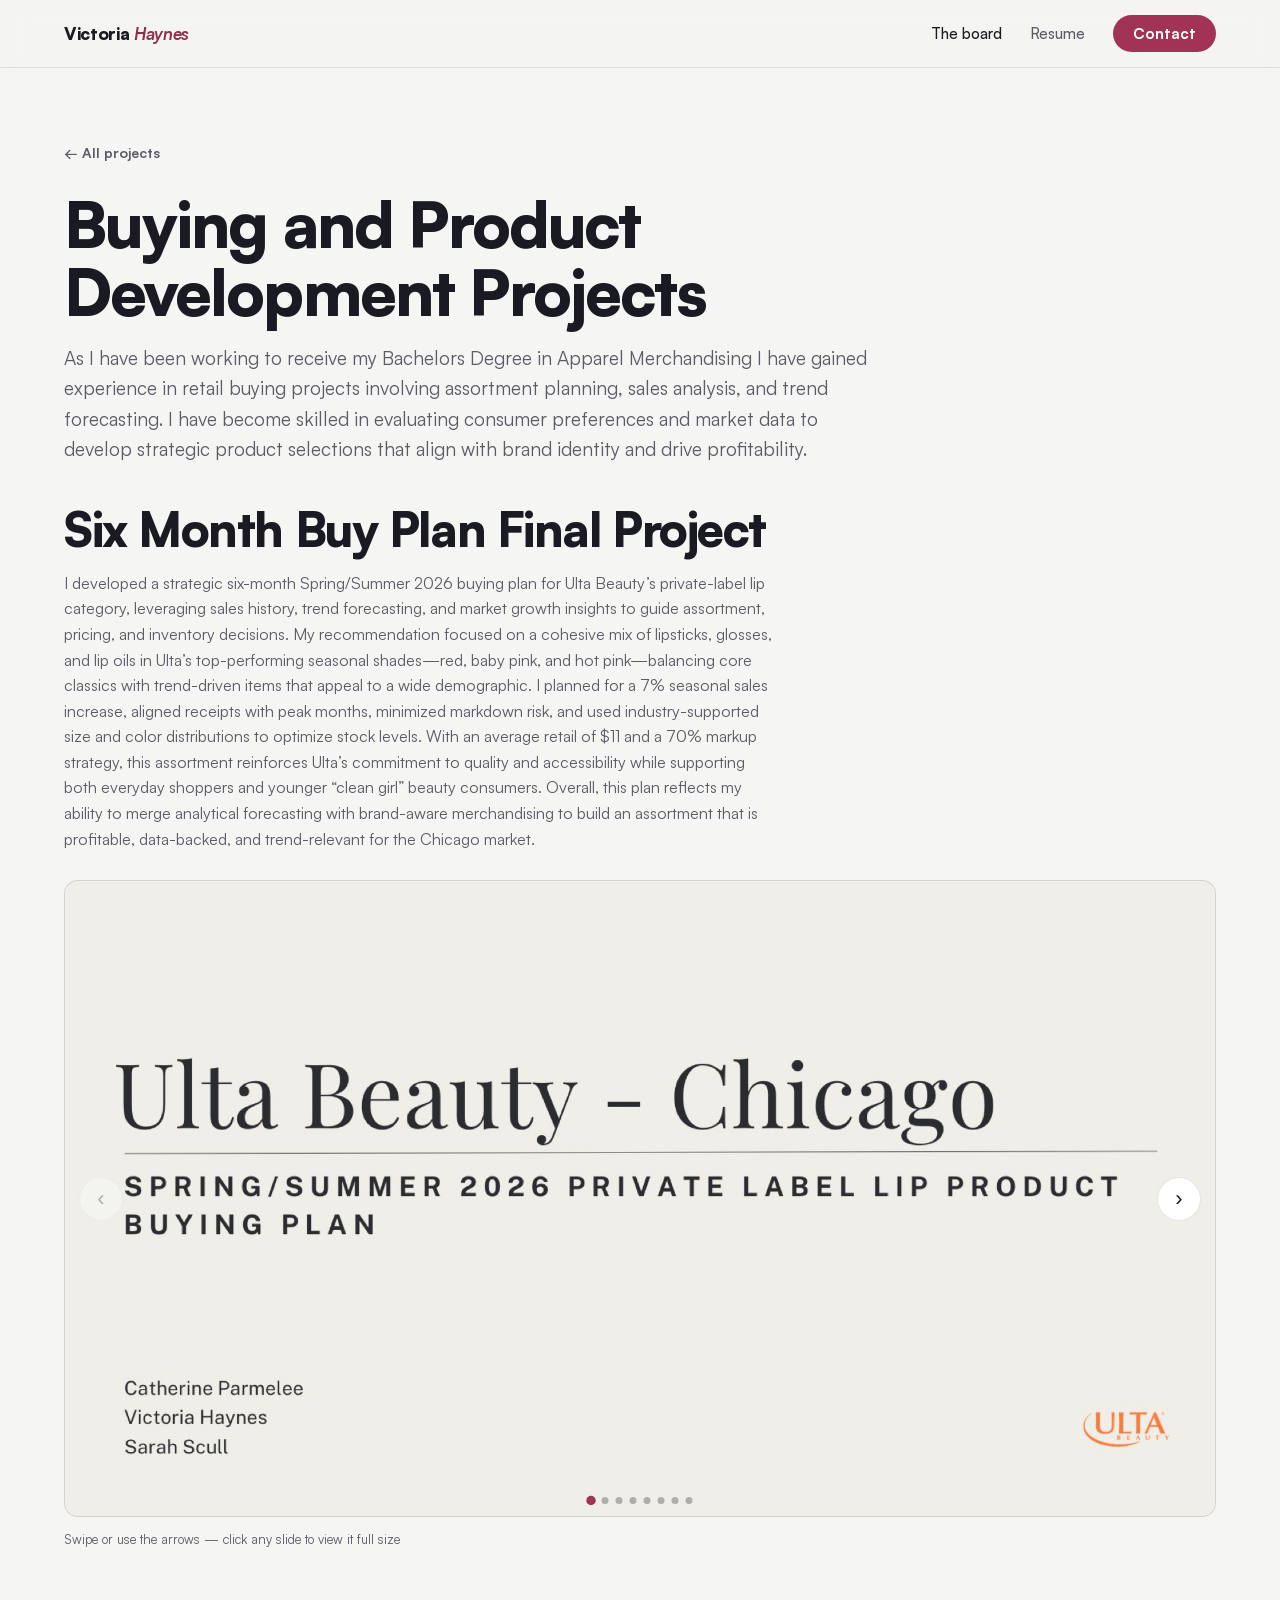
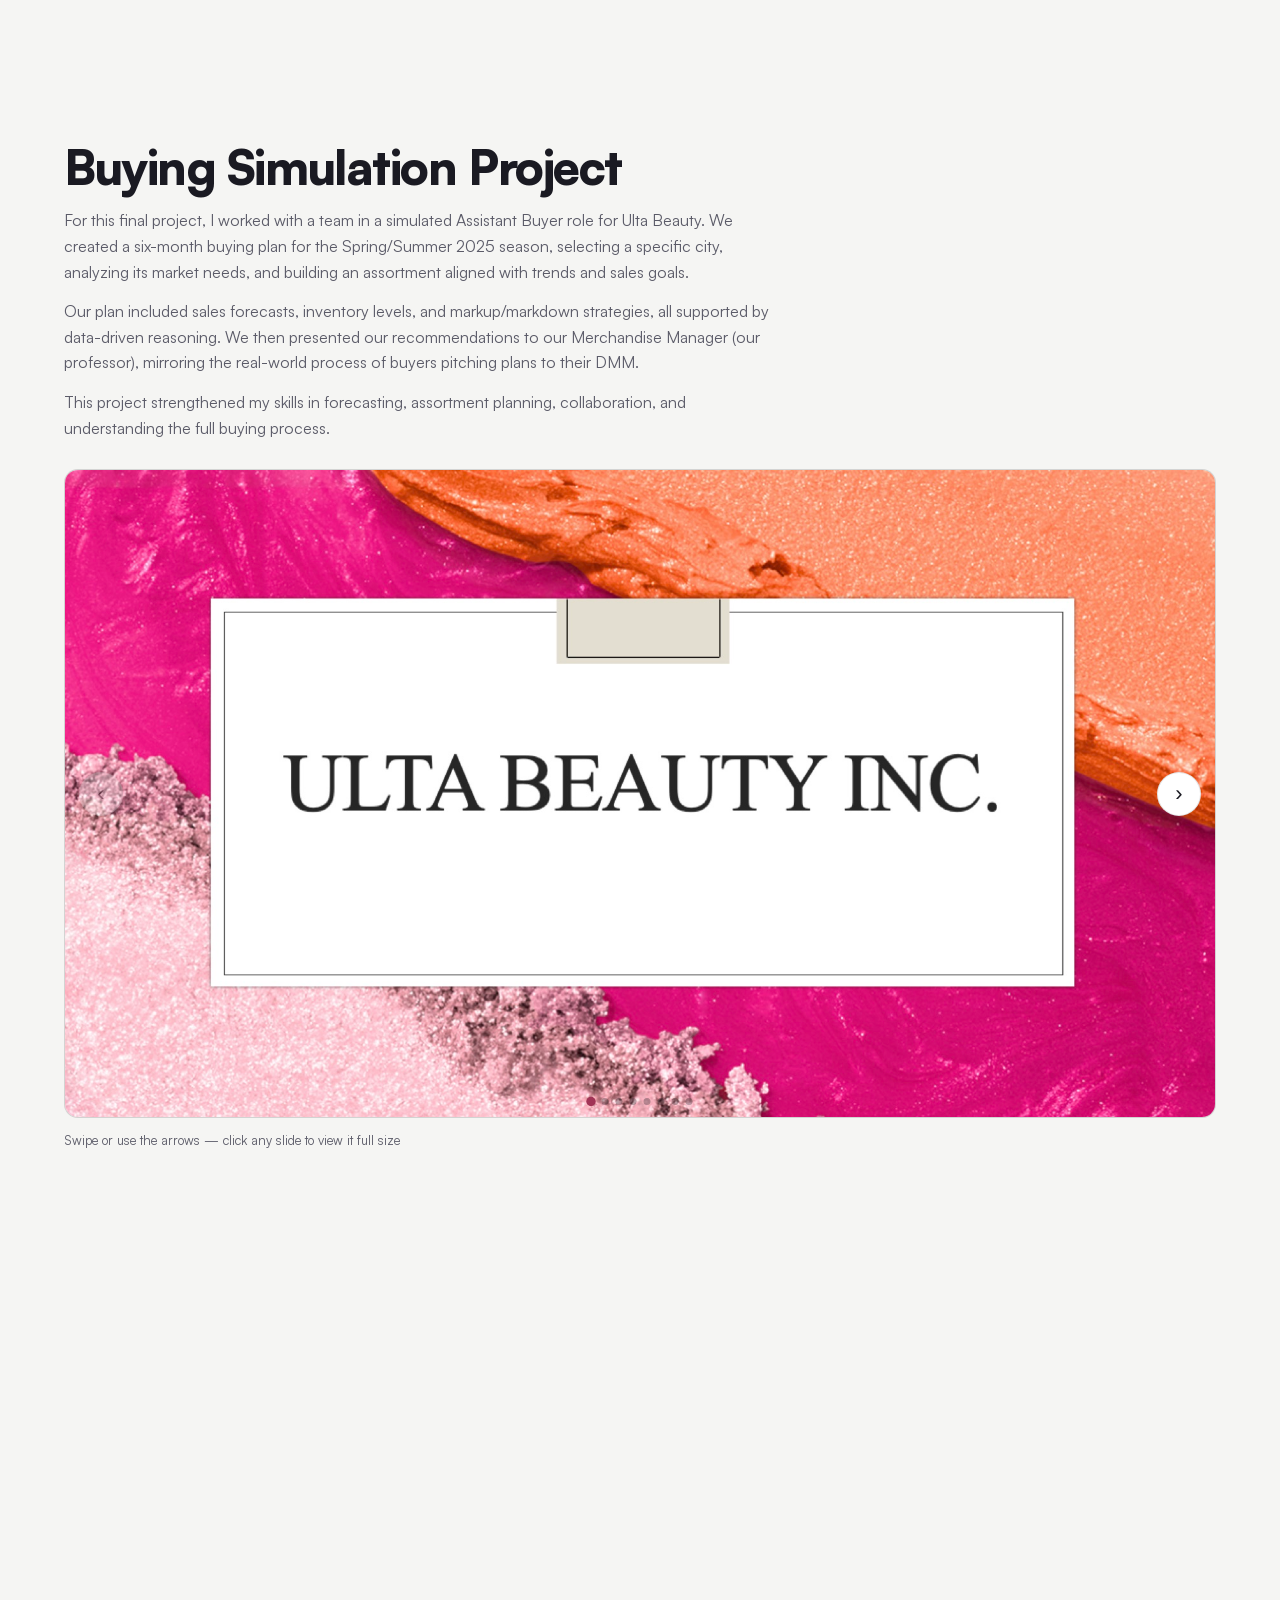
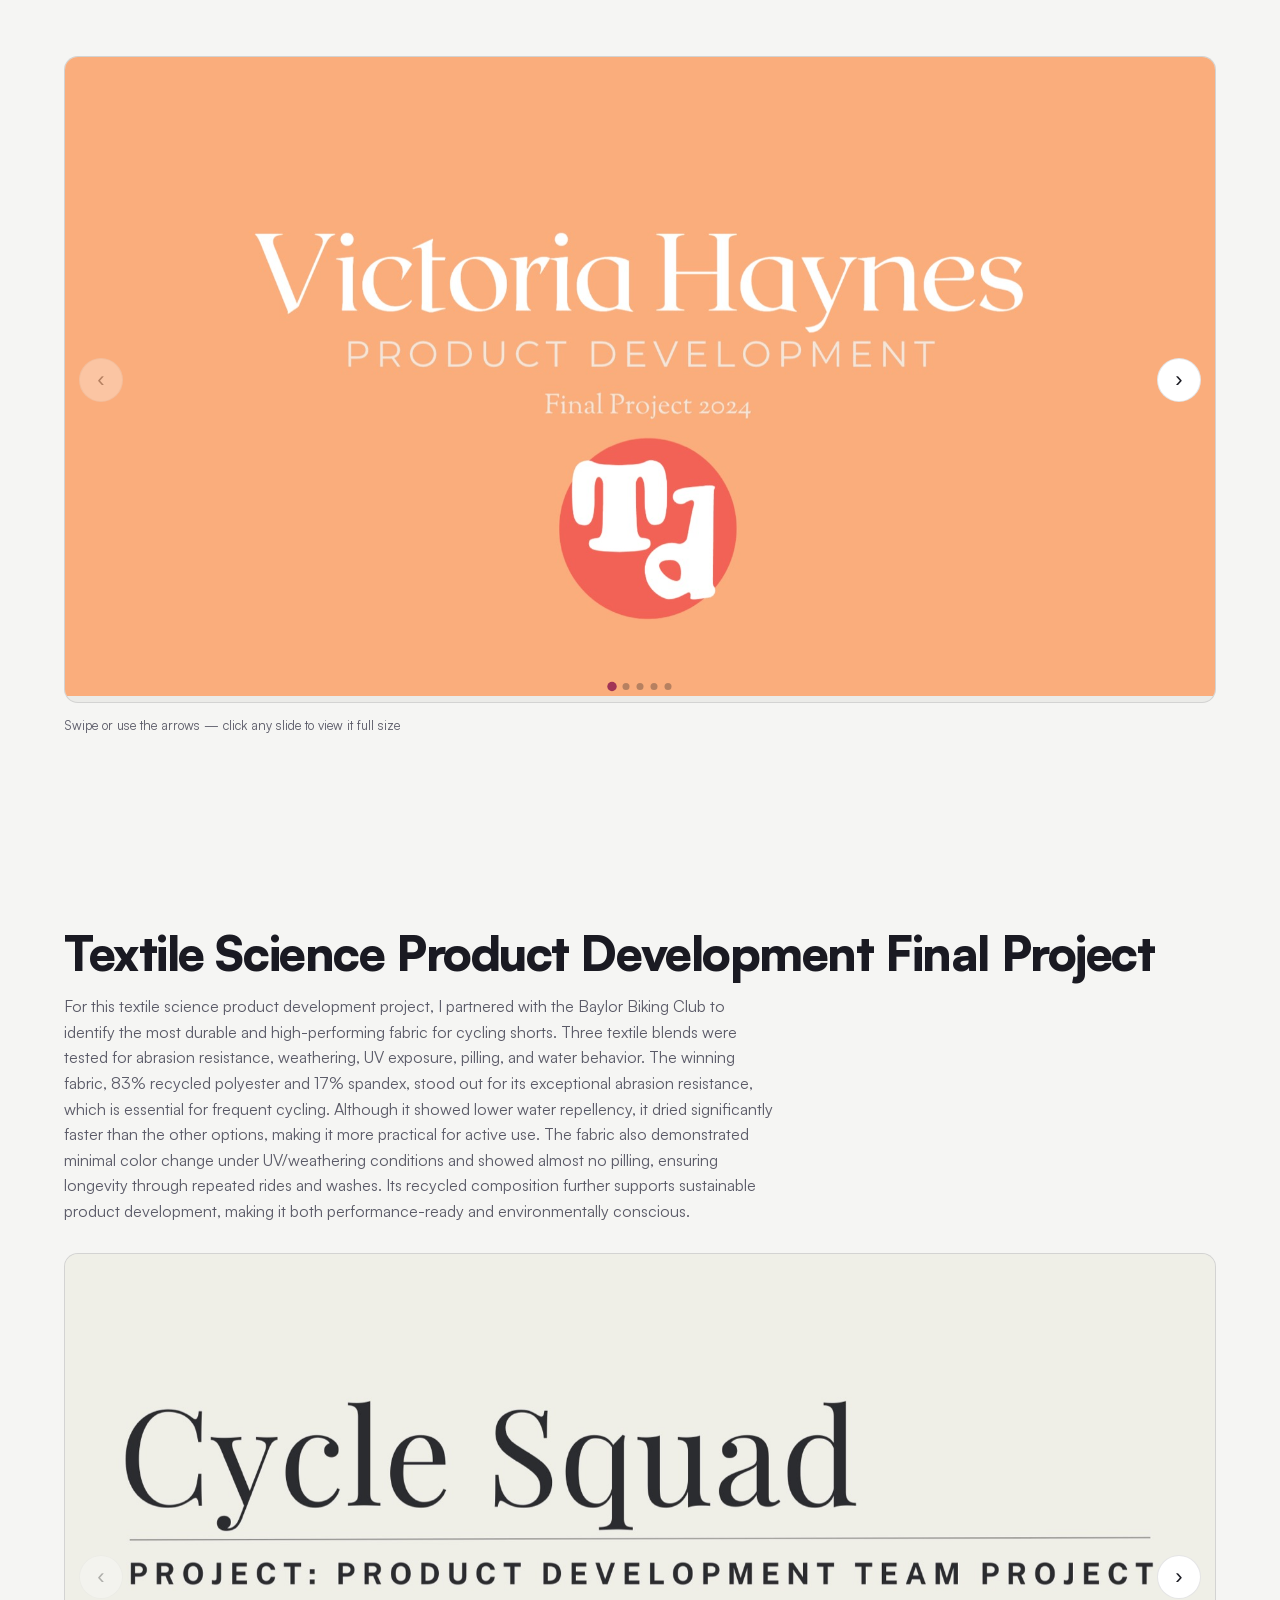
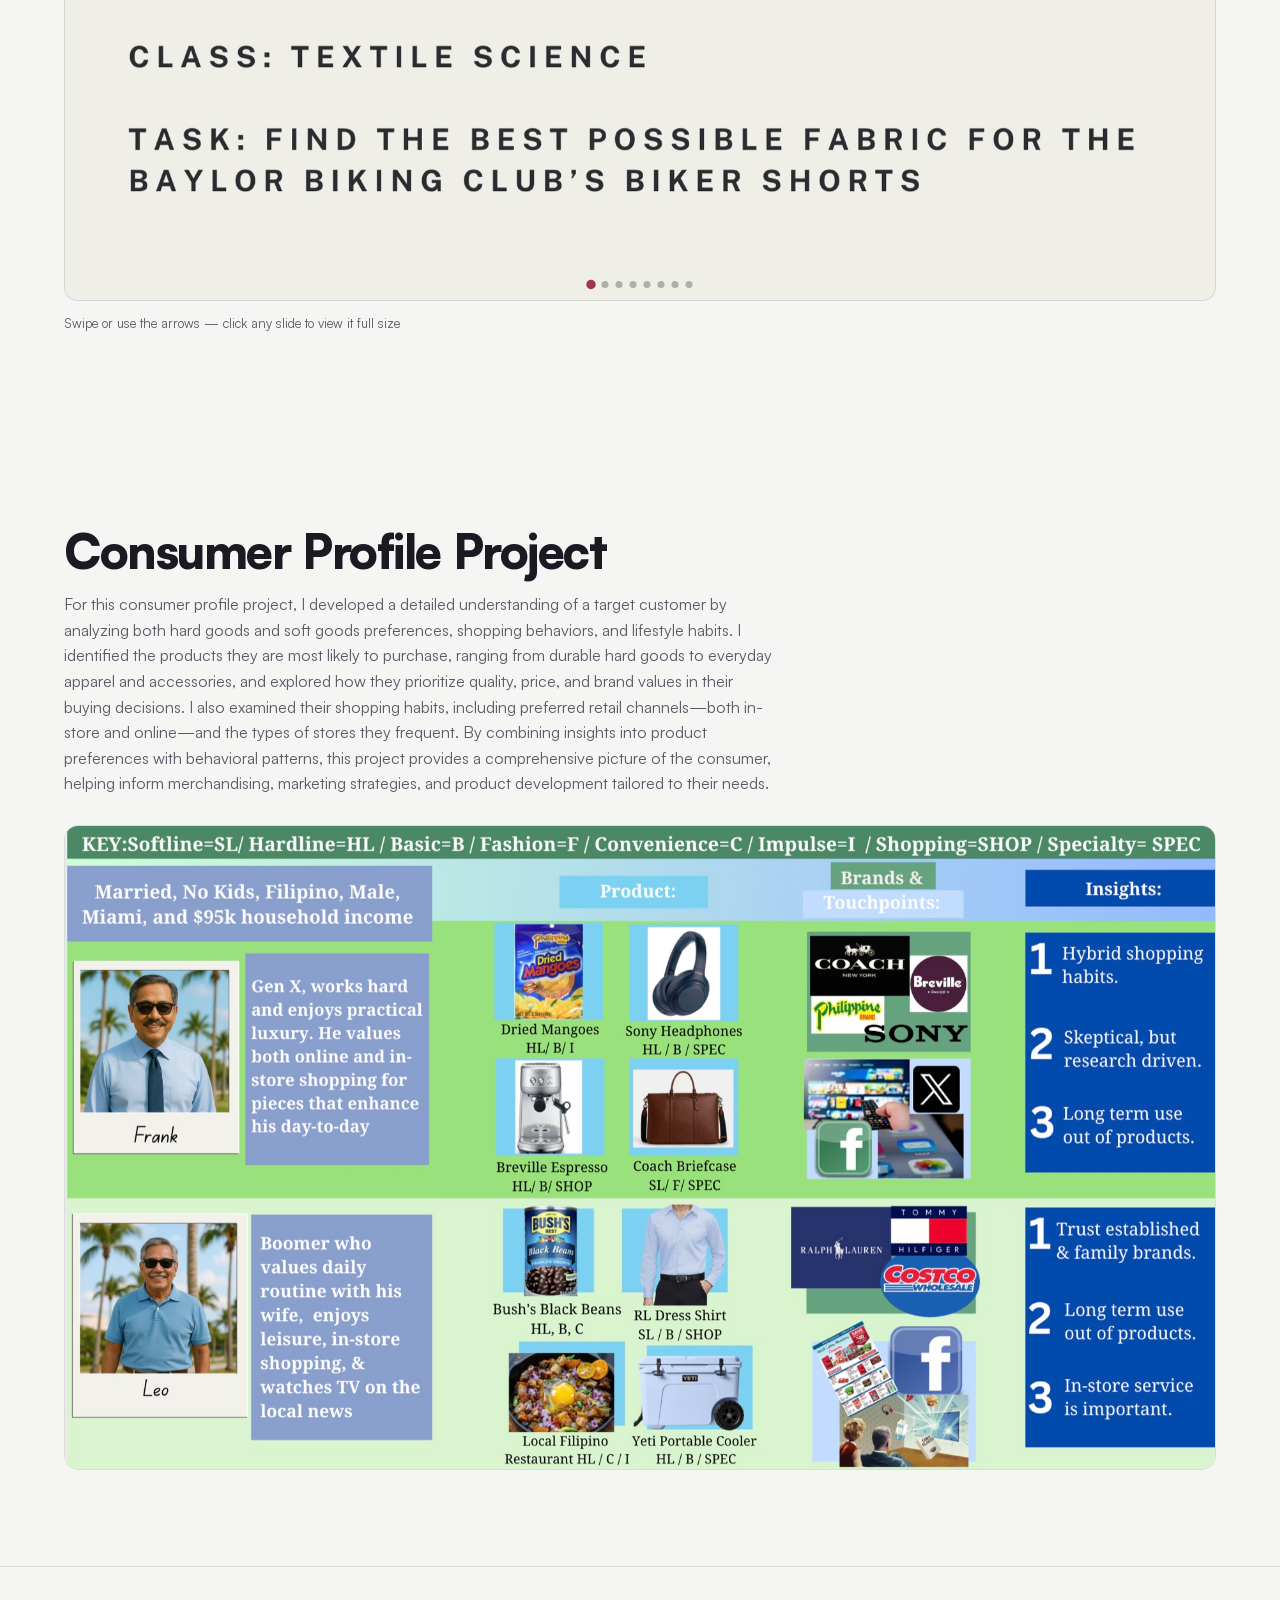
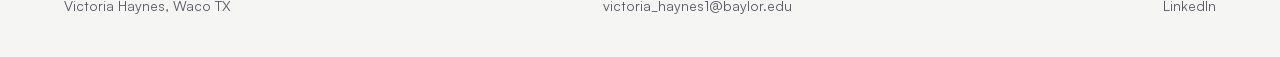
==== buying.html @ 9f6fe628 "Victoria Haynes portfolio site Static portfolio replacing the Wix site, in two homepage variants tha" ====
<!doctype html>
<html lang="en">
<head>
<meta charset="utf-8">
<meta name="viewport" content="width=device-width, initial-scale=1">
<title>Buying and Product Development | Victoria Haynes</title>
<meta name="description" content="Retail buying and product development projects by Victoria Haynes: six-month buy plans, buying simulation, sustainable brand development, and textile science.">
<link rel="icon" href="data:image/svg+xml,%3Csvg xmlns='http://www.w3.org/2000/svg' viewBox='0 0 64 64'%3E%3Ccircle cx='32' cy='32' r='32' fill='%23a13456'/%3E%3Ctext x='32' y='44' font-family='Arial' font-size='36' font-weight='bold' fill='white' text-anchor='middle'%3EV%3C/text%3E%3C/svg%3E">
<link rel="preload" href="fonts/satoshi-900-normal.woff2" as="font" type="font/woff2" crossorigin>
<link rel="stylesheet" href="css/style.css">
</head>
<body>

<header class="nav">
  <div class="nav-inner">
    <a class="nav-brand" href="index.html">Victoria <em>Haynes</em></a>
    <button class="nav-toggle" aria-label="Open menu" aria-expanded="false">
      <svg width="22" height="16" viewBox="0 0 22 16" fill="none"><path d="M1 1h20M1 8h20M1 15h20" stroke="currentColor" stroke-width="2" stroke-linecap="round"/></svg>
    </button>
    <ul class="nav-links">
      <li><a href="index.html" aria-current="page">The board</a></li>
      <li><a href="resume.html">Resume</a></li>
      <li><a class="nav-cta" href="contact.html">Contact</a></li>
    </ul>
  </div>
</header>

<main>
  <section class="page-hero">
    <div class="wrap">
      <a class="back-link" href="index.html#projects">&larr; All projects</a>
      <h1 class="display reveal">Buying and Product Development Projects</h1>
      <p class="lede reveal reveal-d1">As I have been working to receive my Bachelors Degree in Apparel Merchandising I have gained experience in retail buying projects involving assortment planning, sales analysis, and trend forecasting. I have become skilled in evaluating consumer preferences and market data to develop strategic product selections that align with brand identity and drive profitability.</p>
    </div>
  </section>

  <section style="padding-top:8px">
    <div class="wrap">
      <h2 class="h2 reveal">Six Month Buy Plan Final Project</h2>
      <p class="reveal reveal-d1" style="margin-bottom:28px">I developed a strategic six-month Spring/Summer 2026 buying plan for Ulta Beauty&rsquo;s private-label lip category, leveraging sales history, trend forecasting, and market growth insights to guide assortment, pricing, and inventory decisions. My recommendation focused on a cohesive mix of lipsticks, glosses, and lip oils in Ulta&rsquo;s top-performing seasonal shades&mdash;red, baby pink, and hot pink&mdash;balancing core classics with trend-driven items that appeal to a wide demographic. I planned for a 7% seasonal sales increase, aligned receipts with peak months, minimized markdown risk, and used industry-supported size and color distributions to optimize stock levels. With an average retail of $11 and a 70% markup strategy, this assortment reinforces Ulta&rsquo;s commitment to quality and accessibility while supporting both everyday shoppers and younger &ldquo;clean girl&rdquo; beauty consumers. Overall, this plan reflects my ability to merge analytical forecasting with brand-aware merchandising to build an assortment that is profitable, data-backed, and trend-relevant for the Chicago market.</p>
      <div class="carousel reveal" data-carousel aria-label="Six month buy plan slides">
        <div class="carousel-track">
          <figure class="slide"><img src="assets/buying/buyplan-01.jpg" alt="Six month buy plan, slide 1" data-zoom loading="lazy"></figure>
          <figure class="slide"><img src="assets/buying/buyplan-02.jpg" alt="Six month buy plan, slide 2" data-zoom loading="lazy"></figure>
          <figure class="slide"><img src="assets/buying/buyplan-03.jpg" alt="Six month buy plan, slide 3" data-zoom loading="lazy"></figure>
          <figure class="slide"><img src="assets/buying/buyplan-04.jpg" alt="Six month buy plan, slide 4" data-zoom loading="lazy"></figure>
          <figure class="slide"><img src="assets/buying/buyplan-05.jpg" alt="Six month buy plan, slide 5" data-zoom loading="lazy"></figure>
          <figure class="slide"><img src="assets/buying/buyplan-06.jpg" alt="Six month buy plan, slide 6" data-zoom loading="lazy"></figure>
          <figure class="slide"><img src="assets/buying/buyplan-07.jpg" alt="Six month buy plan, slide 7" data-zoom loading="lazy"></figure>
          <figure class="slide"><img src="assets/buying/buyplan-08.jpg" alt="Six month buy plan, slide 8" data-zoom loading="lazy"></figure>
        </div>
        <button class="carousel-btn prev" aria-label="Previous slide">&#8249;</button>
        <button class="carousel-btn next" aria-label="Next slide">&#8250;</button>
        <div class="carousel-dots" aria-hidden="true"></div>
      </div>
      <p class="carousel-hint">Swipe or use the arrows &mdash; click any slide to view it full size</p>
    </div>
  </section>

  <section>
    <div class="wrap">
      <h2 class="h2 reveal">Buying Simulation Project</h2>
      <p class="reveal reveal-d1" style="margin-bottom:14px">For this final project, I worked with a team in a simulated Assistant Buyer role for Ulta Beauty. We created a six-month buying plan for the Spring/Summer 2025 season, selecting a specific city, analyzing its market needs, and building an assortment aligned with trends and sales goals.</p>
      <p class="reveal reveal-d1" style="margin-bottom:14px">Our plan included sales forecasts, inventory levels, and markup/markdown strategies, all supported by data-driven reasoning. We then presented our recommendations to our Merchandise Manager (our professor), mirroring the real-world process of buyers pitching plans to their DMM.</p>
      <p class="reveal reveal-d1" style="margin-bottom:28px">This project strengthened my skills in forecasting, assortment planning, collaboration, and understanding the full buying process.</p>
      <div class="carousel reveal" data-carousel aria-label="Buying simulation slides">
        <div class="carousel-track">
          <figure class="slide"><img src="assets/buying/sim-01.jpg" alt="Buying simulation project, slide 1" data-zoom loading="lazy"></figure>
          <figure class="slide"><img src="assets/buying/sim-02.jpg" alt="Buying simulation project, slide 2" data-zoom loading="lazy"></figure>
          <figure class="slide"><img src="assets/buying/sim-03.jpg" alt="Buying simulation project, slide 3" data-zoom loading="lazy"></figure>
          <figure class="slide"><img src="assets/buying/sim-04.jpg" alt="Buying simulation project, slide 4" data-zoom loading="lazy"></figure>
          <figure class="slide"><img src="assets/buying/sim-05.jpg" alt="Buying simulation project, slide 5" data-zoom loading="lazy"></figure>
          <figure class="slide"><img src="assets/buying/sim-06.jpg" alt="Buying simulation project, slide 6" data-zoom loading="lazy"></figure>
          <figure class="slide"><img src="assets/buying/sim-07.jpg" alt="Buying simulation project, slide 7" data-zoom loading="lazy"></figure>
          <figure class="slide"><img src="assets/buying/sim-08.jpg" alt="Buying simulation project, slide 8" data-zoom loading="lazy"></figure>
        </div>
        <button class="carousel-btn prev" aria-label="Previous slide">&#8249;</button>
        <button class="carousel-btn next" aria-label="Next slide">&#8250;</button>
        <div class="carousel-dots" aria-hidden="true"></div>
      </div>
      <p class="carousel-hint">Swipe or use the arrows &mdash; click any slide to view it full size</p>
    </div>
  </section>

  <section>
    <div class="wrap">
      <h2 class="h2 reveal">Adobe Product Development Final Project</h2>
      <p class="reveal reveal-d1" style="margin-bottom:14px">For this project, I focused on product development for my sustainable fashion brand, Tordawg&rsquo;s. Using Adobe Illustrator, I designed a cohesive collection featuring thoughtful silhouettes, purposeful patterns, and a vibrant yet wearable color palette that reflects the brand&rsquo;s commitment to comfort and environmental responsibility.</p>
      <p class="reveal reveal-d1" style="margin-bottom:28px">I also developed an inviting retail layout and storefront concept that communicated the brand&rsquo;s values and enhanced the overall customer experience. Every element, from the garments to the store design, was crafted to create a unified, sustainable brand identity and bring the full vision of Tordawg&rsquo;s to life.</p>
      <div class="carousel reveal" data-carousel aria-label="Adobe product development slides">
        <div class="carousel-track">
          <figure class="slide"><img src="assets/buying/adobe-01.jpg" alt="Adobe product development project, slide 1" data-zoom loading="lazy"></figure>
          <figure class="slide"><img src="assets/buying/adobe-02.jpg" alt="Adobe product development project, slide 2" data-zoom loading="lazy"></figure>
          <figure class="slide"><img src="assets/buying/adobe-03.jpg" alt="Adobe product development project, slide 3" data-zoom loading="lazy"></figure>
          <figure class="slide"><img src="assets/buying/adobe-04.jpg" alt="Adobe product development project, slide 4" data-zoom loading="lazy"></figure>
          <figure class="slide"><img src="assets/buying/adobe-05.jpg" alt="Adobe product development project, slide 5" data-zoom loading="lazy"></figure>
        </div>
        <button class="carousel-btn prev" aria-label="Previous slide">&#8249;</button>
        <button class="carousel-btn next" aria-label="Next slide">&#8250;</button>
        <div class="carousel-dots" aria-hidden="true"></div>
      </div>
      <p class="carousel-hint">Swipe or use the arrows &mdash; click any slide to view it full size</p>
    </div>
  </section>

  <section>
    <div class="wrap">
      <h2 class="h2 reveal">Textile Science Product Development Final Project</h2>
      <p class="reveal reveal-d1" style="margin-bottom:28px">For this textile science product development project, I partnered with the Baylor Biking Club to identify the most durable and high-performing fabric for cycling shorts. Three textile blends were tested for abrasion resistance, weathering, UV exposure, pilling, and water behavior. The winning fabric, 83% recycled polyester and 17% spandex, stood out for its exceptional abrasion resistance, which is essential for frequent cycling. Although it showed lower water repellency, it dried significantly faster than the other options, making it more practical for active use. The fabric also demonstrated minimal color change under UV/weathering conditions and showed almost no pilling, ensuring longevity through repeated rides and washes. Its recycled composition further supports sustainable product development, making it both performance-ready and environmentally conscious.</p>
      <div class="carousel reveal" data-carousel aria-label="Textile science slides">
        <div class="carousel-track">
          <figure class="slide"><img src="assets/buying/textile-01.jpg" alt="Textile science project, slide 1" data-zoom loading="lazy"></figure>
          <figure class="slide"><img src="assets/buying/textile-02.jpg" alt="Textile science project, slide 2" data-zoom loading="lazy"></figure>
          <figure class="slide"><img src="assets/buying/textile-03.jpg" alt="Textile science project, slide 3" data-zoom loading="lazy"></figure>
          <figure class="slide"><img src="assets/buying/textile-04.jpg" alt="Textile science project, slide 4" data-zoom loading="lazy"></figure>
          <figure class="slide"><img src="assets/buying/textile-05.jpg" alt="Textile science project, slide 5" data-zoom loading="lazy"></figure>
          <figure class="slide"><img src="assets/buying/textile-06.jpg" alt="Textile science project, slide 6" data-zoom loading="lazy"></figure>
          <figure class="slide"><img src="assets/buying/textile-07.jpg" alt="Textile science project, slide 7" data-zoom loading="lazy"></figure>
          <figure class="slide"><img src="assets/buying/textile-08.jpg" alt="Textile science project, slide 8" data-zoom loading="lazy"></figure>
        </div>
        <button class="carousel-btn prev" aria-label="Previous slide">&#8249;</button>
        <button class="carousel-btn next" aria-label="Next slide">&#8250;</button>
        <div class="carousel-dots" aria-hidden="true"></div>
      </div>
      <p class="carousel-hint">Swipe or use the arrows &mdash; click any slide to view it full size</p>
    </div>
  </section>

  <section>
    <div class="wrap">
      <h2 class="h2 reveal">Consumer Profile Project</h2>
      <p class="reveal reveal-d1" style="margin-bottom:28px">For this consumer profile project, I developed a detailed understanding of a target customer by analyzing both hard goods and soft goods preferences, shopping behaviors, and lifestyle habits. I identified the products they are most likely to purchase, ranging from durable hard goods to everyday apparel and accessories, and explored how they prioritize quality, price, and brand values in their buying decisions. I also examined their shopping habits, including preferred retail channels&mdash;both in-store and online&mdash;and the types of stores they frequent. By combining insights into product preferences with behavioral patterns, this project provides a comprehensive picture of the consumer, helping inform merchandising, marketing strategies, and product development tailored to their needs.</p>
      <figure class="single-slide reveal">
        <img src="assets/buying/consumer-01.jpg" alt="Consumer profile project board" data-zoom loading="lazy">
      </figure>
    </div>
  </section>
</main>

<footer>
  <div class="wrap foot">
    <span>Victoria Haynes, Waco TX</span>
    <a href="mailto:victoria_haynes1@baylor.edu">victoria_haynes1@baylor.edu</a>
    <a href="https://www.linkedin.com/in/victoriahaynes-victoriahaynes/" target="_blank" rel="noopener">LinkedIn</a>
  </div>
</footer>

<script src="js/main.js"></script>
</body>
</html>
---- css/style.css ----
/* Victoria Haynes Portfolio
   Shape rule (documented): buttons + tags = pill; cards, media, inputs = 14px.
   One accent: rose. One neutral family: cool gray. Theme: auto light/dark. */

@font-face { font-family:'Satoshi'; src:url('../fonts/satoshi-300-normal.woff2') format('woff2'); font-weight:300; font-style:normal; font-display:swap; }
@font-face { font-family:'Satoshi'; src:url('../fonts/satoshi-400-normal.woff2') format('woff2'); font-weight:400; font-style:normal; font-display:swap; }
@font-face { font-family:'Satoshi'; src:url('../fonts/satoshi-400-italic.woff2') format('woff2'); font-weight:400; font-style:italic; font-display:swap; }
@font-face { font-family:'Satoshi'; src:url('../fonts/satoshi-500-normal.woff2') format('woff2'); font-weight:500; font-style:normal; font-display:swap; }
@font-face { font-family:'Satoshi'; src:url('../fonts/satoshi-500-italic.woff2') format('woff2'); font-weight:500; font-style:italic; font-display:swap; }
@font-face { font-family:'Satoshi'; src:url('../fonts/satoshi-700-normal.woff2') format('woff2'); font-weight:700; font-style:normal; font-display:swap; }
@font-face { font-family:'Satoshi'; src:url('../fonts/satoshi-700-italic.woff2') format('woff2'); font-weight:700; font-style:italic; font-display:swap; }
@font-face { font-family:'Satoshi'; src:url('../fonts/satoshi-900-normal.woff2') format('woff2'); font-weight:900; font-style:normal; font-display:swap; }

:root {
  --bg:#f5f5f3; --surface:#ffffff; --surface-2:#ebebe8; --ink:#1a1a22; --muted:#5b5b68;
  --line:rgba(26,26,34,.11);
  --accent:#a13456;            /* buttons / fills */
  --accent-text:#8f2b4b;       /* accent used as text on light bg */
  --accent-soft:rgba(161,52,86,.08);
  --shadow:0 20px 50px -18px rgba(26,26,34,.22);
  --r-card:14px; --r-pill:999px;
  --ease:cubic-bezier(.16,1,.3,1);
  color-scheme:light dark;
}
@media (prefers-color-scheme: dark) {
  :root {
    --bg:#141419; --surface:#1d1d24; --surface-2:#26262f; --ink:#efeef3; --muted:#a6a5b2;
    --line:rgba(239,238,243,.13);
    --accent:#b8446c;
    --accent-text:#e78faa;
    --accent-soft:rgba(231,143,170,.10);
    --shadow:0 20px 50px -18px rgba(0,0,0,.55);
  }
}

* { margin:0; padding:0; box-sizing:border-box; }
html { scroll-behavior:smooth; }
@media (prefers-reduced-motion: reduce) { html { scroll-behavior:auto; } }
body {
  background:var(--bg); color:var(--ink);
  font-family:'Satoshi', 'Helvetica Neue', Arial, sans-serif;
  font-size:16px; line-height:1.6;
  -webkit-font-smoothing:antialiased; text-rendering:optimizeLegibility;
}
img { max-width:100%; display:block; }
a { color:inherit; }
::selection { background:var(--accent); color:#fff; }

.wrap { max-width:1200px; margin:0 auto; padding:0 24px; }

/* ---------- Nav ---------- */
.nav {
  position:sticky; top:0; z-index:40; height:68px;
  background:color-mix(in srgb, var(--bg) 82%, transparent);
  backdrop-filter:blur(14px); -webkit-backdrop-filter:blur(14px);
  border-bottom:1px solid var(--line);
}
.nav-inner { max-width:1200px; margin:0 auto; padding:0 24px; height:68px; display:flex; align-items:center; justify-content:space-between; gap:24px; }
.nav-brand { font-weight:900; font-size:17px; letter-spacing:-.02em; text-decoration:none; white-space:nowrap; }
.nav-brand em { font-style:italic; font-weight:700; color:var(--accent-text); }
.nav-links { display:flex; align-items:center; gap:28px; list-style:none; }
.nav-links a { text-decoration:none; font-weight:500; font-size:15px; color:var(--muted); transition:color .25s var(--ease); }
.nav-links a:hover, .nav-links a[aria-current="page"] { color:var(--ink); }
.nav-links a.nav-cta {
  color:#fff; background:var(--accent); padding:9px 20px; border-radius:var(--r-pill);
  font-weight:700; transition:transform .25s var(--ease), background .25s var(--ease);
}
.nav-links a.nav-cta:hover { transform:translateY(-1px); }
.nav-links a.nav-cta:active { transform:scale(.98); }
.nav-toggle { display:none; background:none; border:0; cursor:pointer; padding:8px; color:var(--ink); }
.nav-toggle svg { display:block; }

@media (max-width: 767px) {
  .nav-links {
    display:none; position:absolute; top:68px; left:0; right:0;
    flex-direction:column; align-items:flex-start; gap:0;
    background:var(--bg); border-bottom:1px solid var(--line); padding:8px 24px 16px;
  }
  .nav-links.open { display:flex; }
  .nav-links li { width:100%; }
  .nav-links a { display:block; padding:12px 0; font-size:17px; }
  .nav-links a.nav-cta { display:inline-block; margin-top:8px; }
  .nav-toggle { display:block; }
}

/* ---------- Type ---------- */
h1,h2,h3 { letter-spacing:-.03em; line-height:1.05; font-weight:900; text-wrap:balance; }
.display { font-size:clamp(40px, 6.5vw, 76px); }
.h2 { font-size:clamp(30px, 4.2vw, 48px); margin-bottom:16px; }
.h3 { font-size:clamp(21px, 2.4vw, 27px); letter-spacing:-.02em; margin-bottom:8px; }
.lede { font-size:clamp(17px, 1.5vw, 19px); color:var(--muted); max-width:62ch; }
p { color:var(--muted); max-width:65ch; }
strong { color:var(--ink); }
.em-word { font-style:italic; font-weight:700; color:var(--accent-text); line-height:1.1; padding-bottom:.06em; display:inline-block; }
.eyebrow { font-size:11.5px; font-weight:700; letter-spacing:.16em; text-transform:uppercase; color:var(--accent-text); display:block; margin-bottom:14px; }

/* ---------- Buttons ---------- */
.btn { display:inline-flex; align-items:center; gap:8px; text-decoration:none; font-weight:700; font-size:15.5px;
  padding:13px 26px; border-radius:var(--r-pill); transition:transform .25s var(--ease), box-shadow .25s var(--ease), background .25s var(--ease); white-space:nowrap; }
.btn:active { transform:scale(.98); }
.btn-primary { background:var(--accent); color:#fff; box-shadow:0 8px 24px -10px color-mix(in srgb, var(--accent) 65%, transparent); }
.btn-primary:hover { transform:translateY(-2px); }
.btn-ghost { color:var(--ink); border:1.5px solid var(--line); background:var(--surface); }
.btn-ghost:hover { transform:translateY(-2px); border-color:var(--muted); }

/* ---------- Sections ---------- */
section { padding:96px 0; }
@media (max-width:767px) { section { padding:64px 0; } }

/* ---------- Hero (asymmetric split) ---------- */
.hero { padding:72px 0 96px; }
.hero-grid { display:grid; grid-template-columns:1.15fr .85fr; gap:64px; align-items:center; }
.hero-copy .display { font-size:clamp(38px, 4.4vw, 56px); margin-bottom:22px; }
.hero-br { display:none; }
@media (min-width:768px) { .hero-br { display:block; } }
.hero-copy .lede { margin-bottom:34px; }
.hero-ctas { display:flex; gap:14px; flex-wrap:wrap; }
.hero-photo { position:relative; justify-self:end; width:min(420px, 100%); }
.hero-photo::before {
  content:""; position:absolute; inset:auto -18px -18px auto; width:78%; height:78%;
  background:var(--accent-soft); border-radius:var(--r-card); z-index:0;
  border:1px solid color-mix(in srgb, var(--accent) 25%, transparent);
}
.hero-photo img { position:relative; z-index:1; width:100%; height:auto; border-radius:var(--r-card); box-shadow:var(--shadow); aspect-ratio:1/1.08; object-fit:cover; }
@media (max-width:900px) {
  .hero-grid { grid-template-columns:1fr; gap:44px; }
  .hero-photo { justify-self:start; }
}

/* ---------- Facts strip ---------- */
.facts { display:grid; grid-template-columns:repeat(4,1fr); gap:0; border-top:1px solid var(--line); }
.fact { padding:28px 24px 0; }
.fact + .fact { border-left:1px solid var(--line); }
.fact b { display:block; font-size:clamp(28px,3.4vw,40px); font-weight:900; letter-spacing:-.03em; }
.fact span { font-size:14px; color:var(--muted); }
@media (max-width:767px) {
  .facts { grid-template-columns:1fr 1fr; }
  .fact { padding:20px 16px 0; }
  .fact:nth-child(3) { border-left:0; }
}

/* ---------- Project bento ---------- */
.projects-head { margin-bottom:40px; max-width:62ch; }
.bento { display:grid; grid-template-columns:repeat(12,1fr); gap:20px; }
.tile { position:relative; display:flex; flex-direction:column; justify-content:flex-end; text-decoration:none;
  border-radius:var(--r-card); overflow:hidden; background:var(--surface); border:1px solid var(--line); min-height:340px;
  transition:transform .35s var(--ease), box-shadow .35s var(--ease); }
.tile:hover { transform:translateY(-4px); box-shadow:var(--shadow); }
.tile-media { position:absolute; inset:0; }
.tile-media img { width:100%; height:100%; object-fit:cover; transition:transform .6s var(--ease); }
.tile:hover .tile-media img { transform:scale(1.04); }
.tile-media::after { content:""; position:absolute; inset:0; background:linear-gradient(to top, rgba(16,14,18,.82) 0%, rgba(16,14,18,.28) 45%, rgba(16,14,18,0) 70%); }
.tile-body { position:relative; z-index:1; padding:24px; color:#fff; }
.tile-body h3 { color:#fff; margin-bottom:4px; }
.tile-body p { color:rgba(255,255,255,.82); font-size:14.5px; max-width:44ch; }
.tile-arrow { position:absolute; top:18px; right:18px; z-index:1; width:38px; height:38px; border-radius:var(--r-pill);
  background:rgba(255,255,255,.16); backdrop-filter:blur(6px); display:grid; place-items:center; color:#fff;
  transition:background .3s var(--ease), transform .3s var(--ease); }
.tile:hover .tile-arrow { background:var(--accent); transform:rotate(45deg); }
.tile-lg { grid-column:span 7; min-height:440px; }
.tile-md { grid-column:span 5; min-height:440px; }
.tile-sm { grid-column:span 6; }
.tile-collage { position:absolute; inset:0; display:grid; grid-template-columns:1fr 1fr 1fr; }
.tile-collage img { width:100%; height:100%; object-fit:cover; }
@media (max-width:900px) {
  .tile-lg, .tile-md, .tile-sm { grid-column:span 12; min-height:320px; }
}

/* ---------- Experience rows (home) ---------- */
.exp-list { display:grid; gap:14px; }
.exp-row { display:grid; grid-template-columns:150px 1fr auto; gap:20px; align-items:baseline;
  background:var(--surface); border:1px solid var(--line); border-radius:var(--r-card); padding:22px 26px;
  transition:transform .3s var(--ease), box-shadow .3s var(--ease); }
.exp-row:hover { transform:translateX(4px); box-shadow:var(--shadow); }
.exp-when { font-size:13.5px; font-weight:700; color:var(--accent-text); }
.exp-role b { display:block; font-size:17px; font-weight:700; letter-spacing:-.01em; }
.exp-role span { font-size:14.5px; color:var(--muted); }
.exp-org { font-size:14.5px; color:var(--muted); text-align:right; }
@media (max-width:767px) {
  .exp-row { grid-template-columns:1fr; gap:4px; padding:18px 20px; }
  .exp-org { text-align:left; }
}

/* ---------- Contact block ---------- */
.contact-card { background:var(--surface); border:1px solid var(--line); border-radius:var(--r-card);
  padding:clamp(36px, 6vw, 72px); display:grid; grid-template-columns:1.2fr .8fr; gap:48px; align-items:center; }
.contact-meta { display:grid; gap:18px; font-size:15.5px; }
.contact-meta a { color:var(--ink); font-weight:500; text-decoration:none; border-bottom:1.5px solid var(--line); padding-bottom:2px; transition:border-color .25s var(--ease); }
.contact-meta a:hover { border-color:var(--accent); }
.contact-meta .label { display:block; font-size:12.5px; color:var(--muted); margin-bottom:2px; }
@media (max-width:900px) { .contact-card { grid-template-columns:1fr; gap:32px; } }

/* ---------- Footer ---------- */
footer { border-top:1px solid var(--line); padding:28px 0 40px; }
.foot { display:flex; justify-content:space-between; align-items:center; gap:16px; flex-wrap:wrap; font-size:14px; color:var(--muted); }
.foot a { color:var(--muted); text-decoration:none; }
.foot a:hover { color:var(--ink); }

/* ---------- Detail pages ---------- */
.page-hero { padding:72px 0 32px; }
.page-hero .display { font-size:clamp(36px,5.5vw,64px); margin-bottom:18px; }
.back-link { display:inline-flex; align-items:center; gap:6px; font-size:14px; font-weight:700; color:var(--muted);
  text-decoration:none; margin-bottom:26px; transition:color .25s var(--ease); }
.back-link:hover { color:var(--accent-text); }

.season-h { display:flex; align-items:center; gap:18px; margin:56px 0 24px; }
.season-h h2 { font-size:clamp(22px,2.6vw,30px); white-space:nowrap; }
.season-h::after { content:""; height:1px; background:var(--line); flex:1; }

.merch-grid { display:grid; grid-template-columns:repeat(4,1fr); gap:18px; }
.merch-item { background:var(--surface); border:1px solid var(--line); border-radius:var(--r-card); overflow:hidden;
  transition:transform .3s var(--ease), box-shadow .3s var(--ease); cursor:zoom-in; }
.merch-item:hover { transform:translateY(-4px); box-shadow:var(--shadow); }
.merch-item img { aspect-ratio:4/5; width:100%; object-fit:cover; background:#fff; }
.merch-item figcaption { padding:12px 16px; font-size:13.5px; font-weight:500; color:var(--muted); }
@media (max-width:900px) { .merch-grid { grid-template-columns:repeat(2,1fr); } }
@media (max-width:480px) { .merch-grid { grid-template-columns:1fr; } }

/* project prose blocks */
.case { display:grid; grid-template-columns:1fr 1fr; gap:56px; align-items:center; padding:56px 0; border-top:1px solid var(--line); }
.case:first-of-type { border-top:0; }
.case img { border-radius:var(--r-card); box-shadow:var(--shadow); width:100%; }
.case.flip .case-media { order:2; }
.case-full { padding:56px 0; border-top:1px solid var(--line); }
.case-full .case-copy { max-width:70ch; }
.skills-tags { display:flex; flex-wrap:wrap; gap:10px; margin-top:18px; }
.skills-tags span { font-size:13.5px; font-weight:500; padding:7px 15px; border-radius:var(--r-pill);
  background:var(--accent-soft); color:var(--accent-text); border:1px solid color-mix(in srgb, var(--accent) 22%, transparent); }
@media (max-width:900px) {
  .case { grid-template-columns:1fr; gap:28px; }
  .case.flip .case-media { order:0; }
}

/* photo masonry */
.masonry { columns:3 280px; column-gap:18px; }
.masonry img { width:100%; border-radius:var(--r-card); margin-bottom:18px; cursor:zoom-in;
  transition:transform .3s var(--ease), box-shadow .3s var(--ease); }
.masonry img:hover { transform:scale(1.015); box-shadow:var(--shadow); }

/* flats grid */
.flats-grid { display:grid; grid-template-columns:repeat(12,1fr); gap:18px; margin-top:28px; }
.flats-grid figure { border-radius:var(--r-card); overflow:hidden; background:#fff; border:1px solid var(--line); cursor:zoom-in;
  transition:transform .3s var(--ease), box-shadow .3s var(--ease); }
.flats-grid figure:hover { transform:translateY(-3px); box-shadow:var(--shadow); }
.flats-grid img { width:100%; height:100%; object-fit:contain; padding:10px; }
.fg-6 { grid-column:span 6; } .fg-4 { grid-column:span 4; } .fg-3 { grid-column:span 3; } .fg-8 { grid-column:span 8; }
@media (max-width:767px) { .fg-6,.fg-4,.fg-3,.fg-8 { grid-column:span 12; } }

/* resume page */
.res-entry { display:grid; grid-template-columns:170px 1fr; gap:28px; padding:36px 0; border-top:1px solid var(--line); }
.res-entry:first-of-type { border-top:0; }
.res-when { font-size:14px; font-weight:700; color:var(--accent-text); padding-top:4px; }
.res-body h3 { margin-bottom:2px; }
.res-body .org { font-size:15px; color:var(--muted); font-weight:500; margin-bottom:12px; display:block; }
.res-body ul { list-style:none; display:grid; gap:9px; }
.res-body li { color:var(--muted); font-size:15.5px; padding-left:20px; position:relative; max-width:75ch; }
.res-body li::before { content:""; position:absolute; left:0; top:.62em; width:8px; height:2px; background:var(--accent); border-radius:2px; }
.res-photos { display:grid; grid-template-columns:repeat(3,1fr); gap:16px; margin:40px 0 8px; }
.res-photos figure { border-radius:var(--r-card); overflow:hidden; }
.res-photos img { aspect-ratio:4/3; width:100%; object-fit:cover; transition:transform .5s var(--ease); }
.res-photos figure:hover img { transform:scale(1.04); }
.res-photos figcaption { font-size:13px; color:var(--muted); padding-top:8px; }
@media (max-width:767px) {
  .res-entry { grid-template-columns:1fr; gap:6px; padding:28px 0; }
  .res-photos { grid-template-columns:1fr; }
}
.skill-cols { display:grid; grid-template-columns:repeat(3,1fr); gap:20px; margin-top:28px; }
.skill-col { background:var(--surface); border:1px solid var(--line); border-radius:var(--r-card); padding:26px; }
.skill-col h3 { font-size:16px; margin-bottom:14px; }
.skill-col ul { list-style:none; display:grid; gap:8px; }
.skill-col li { font-size:14.5px; color:var(--muted); }
@media (max-width:767px) { .skill-cols { grid-template-columns:1fr; } }

/* ---------- Lightbox ---------- */
.lightbox { position:fixed; inset:0; z-index:80; background:rgba(12,11,14,.9); display:none; place-items:center; padding:32px; cursor:zoom-out; }
.lightbox.open { display:grid; }
.lightbox img { max-width:min(1100px,94vw); max-height:88vh; width:auto; height:auto; border-radius:var(--r-card); box-shadow:0 30px 90px rgba(0,0,0,.6); }
.lightbox-close { position:fixed; top:20px; right:24px; background:rgba(255,255,255,.14); border:0; color:#fff;
  width:44px; height:44px; border-radius:var(--r-pill); font-size:20px; cursor:pointer; }

/* ---------- Reveal motion ---------- */
@media (prefers-reduced-motion: no-preference) {
  .reveal { opacity:0; transform:translateY(26px); transition:opacity .7s var(--ease), transform .7s var(--ease); }
  .reveal.in { opacity:1; transform:none; }
  .reveal-d1 { transition-delay:.08s; } .reveal-d2 { transition-delay:.16s; } .reveal-d3 { transition-delay:.24s; }
  .hero .reveal { animation:none; }
}

/* ---------- Preloader ---------- */
.loader { position:fixed; inset:0; z-index:100; background:var(--bg); display:grid; place-items:center;
  transition:opacity .5s var(--ease), visibility .5s var(--ease); }
.loader.done { opacity:0; visibility:hidden; }
.loader-name { font-weight:900; font-size:clamp(28px,4.5vw,46px); letter-spacing:-.03em;
  animation:loaderIn .9s var(--ease) both; }
.loader-name em { font-style:italic; font-weight:700; color:var(--accent-text); }
.loader-bar { width:150px; height:2px; margin:22px auto 0; background:var(--line); border-radius:2px; overflow:hidden; }
.loader-bar span { display:block; height:100%; background:var(--accent); transform-origin:left; animation:loaderBar 1.15s var(--ease) forwards; }
@keyframes loaderIn { from { opacity:0; filter:blur(8px); transform:translateY(12px); } to { opacity:1; filter:blur(0); transform:none; } }
@keyframes loaderBar { from { transform:scaleX(0); } to { transform:scaleX(1); } }
@media (prefers-reduced-motion: reduce) { .loader { display:none; } }

/* ---------- Typewriter ---------- */
.type-wrap { white-space:nowrap; }
.caret { display:inline-block; width:3px; height:.82em; margin-left:5px; background:var(--accent);
  vertical-align:-.06em; border-radius:2px; animation:caretBlink 1.1s steps(1) infinite; }
@keyframes caretBlink { 50% { opacity:0; } }
@media (prefers-reduced-motion: reduce) { .caret { animation:none; } }
.sr-only { position:absolute; width:1px; height:1px; overflow:hidden; clip:rect(0 0 0 0); white-space:nowrap; }

/* ---------- Pin board (freeform canvas) ---------- */
.pinboard-wrap { position:relative; }
.pinboard { position:relative; height:580px; border:1px solid var(--line); border-radius:var(--r-card);
  background-color:var(--surface-2);
  background-image:radial-gradient(color-mix(in srgb, var(--ink) 16%, transparent) 1.2px, transparent 1.2px);
  background-size:26px 26px; overflow:hidden; }
.pin { position:absolute; width:190px; margin:0; background:var(--surface); border:1px solid var(--line);
  border-radius:10px; padding:10px 10px 8px; box-shadow:var(--shadow); cursor:grab; user-select:none;
  -webkit-user-select:none; touch-action:none; transform:rotate(var(--tilt, 0deg));
  transition:box-shadow .25s var(--ease); }
.pin img { border-radius:6px; aspect-ratio:1/1; object-fit:cover; pointer-events:none; width:100%; }
.pin figcaption { font-size:12.5px; font-weight:500; color:var(--muted); padding-top:7px; text-align:center; }
.pin.dragging { cursor:grabbing; box-shadow:0 34px 64px -20px rgba(0,0,0,.5); }
.pin-char { width:118px; background:none; border:0; box-shadow:none; padding:0; }
.pin-char.dragging { box-shadow:none; }
.board-hint { display:inline; }
@media (max-width:767px) {
  .pinboard { height:auto; padding:20px; display:grid; grid-template-columns:1fr 1fr; gap:16px; }
  .pin { position:static; width:auto; touch-action:auto; cursor:default; }
  .pin:nth-child(odd) { --tilt:-2deg; }
  .pin:nth-child(even) { --tilt:2deg; }
  .pin-char, .board-hint { display:none; }
}

/* ---------- Characters ---------- */
.char .lid, .char .pupil { transform-box:fill-box; transform-origin:center; }
.char .lid { animation:blink 4.6s infinite; }
.char-b .lid { animation-delay:1.3s; }
@keyframes blink { 0%, 93%, 100% { transform:scaleY(1); } 95.5% { transform:scaleY(.06); } }
@media (prefers-reduced-motion: reduce) { .char .lid { animation:none; } }
.char-peek { position:absolute; top:-33px; right:56px; width:112px; pointer-events:none; z-index:2; }
@media (max-width:767px) { .char-peek { right:20px; width:88px; top:-26px; } }

/* resume hero with small preview top right */
.res-hero { display:grid; grid-template-columns:1fr 240px; gap:56px; align-items:start; }
.resume-mini { margin:0; width:240px; justify-self:end; cursor:zoom-in; }
.resume-mini img { width:100%; height:auto; border-radius:10px; border:1px solid var(--line);
  box-shadow:var(--shadow); background:#fff; transition:transform .3s var(--ease); }
.resume-mini:hover img { transform:translateY(-4px); }
.resume-mini figcaption { font-size:12.5px; color:var(--muted); padding-top:9px; text-align:center; }

/* work experience with photos on the side */
.res-cols { display:grid; grid-template-columns:1fr 300px; gap:72px; align-items:start; }
.res-side { display:grid; gap:40px; padding-top:44px; }
.res-side figure { margin:0; }
.res-side img { width:100%; aspect-ratio:4/3; object-fit:cover; border-radius:var(--r-card);
  border:1px solid var(--line); box-shadow:var(--shadow); }
.res-side figcaption { font-size:13px; color:var(--muted); padding-top:10px; }

@media (max-width:900px) {
  .res-hero { grid-template-columns:1fr; gap:36px; }
  .resume-mini { justify-self:start; width:210px; }
  .res-cols { grid-template-columns:1fr; gap:12px; }
  .res-side { grid-template-columns:1fr; padding-top:12px; }
}

/* scroll timeline (adapted from the Vertical timeline section) */
.tl { position:relative; padding-left:52px; }
.tl-rail { position:absolute; left:12px; top:8px; bottom:8px; width:2px; }
.tl-track { position:absolute; inset:0; background:var(--line); }
.tl-progress { position:absolute; top:0; left:0; width:100%; height:0; background:var(--accent); transition:height .1s linear; }
.tl-item { position:relative; }
.tl-node { position:absolute; left:-46px; top:44px; width:14px; height:14px; border-radius:50%;
  background:var(--bg); border:2px solid var(--line); z-index:2;
  transition:border-color .4s var(--ease), background .4s var(--ease), box-shadow .4s var(--ease); }
.tl-item.in .tl-node { background:var(--accent); border-color:var(--accent);
  box-shadow:0 0 0 5px color-mix(in srgb, var(--accent) 16%, transparent); }
@media (prefers-reduced-motion: no-preference) {
  .tl-item { opacity:0; transform:translateX(-20px); transition:opacity .6s var(--ease), transform .6s var(--ease); }
  .tl-item.in { opacity:1; transform:none; }
}
@media (prefers-reduced-motion: reduce) { .tl-progress { transition:none; } }
@media (max-width:767px) {
  .tl { padding-left:40px; }
  .tl-rail { left:7px; }
  .tl-node { left:-39px; top:36px; }
}

.res-side .duo { display:grid; grid-template-columns:1fr 1fr; gap:10px; }
.res-side .duo img { aspect-ratio:3/4; }
.res-side figure.tall img { aspect-ratio:3/4; }

/* ---------- corner menu dropdown ---------- */
.menu-wrap { position:relative; }
.menu-btn { display:inline-flex; align-items:center; gap:7px; font:inherit; font-weight:500; font-size:15px;
  color:var(--muted); background:none; border:0; cursor:pointer; padding:8px 2px; transition:color .25s var(--ease); }
.menu-btn:hover, .menu-btn[aria-expanded="true"] { color:var(--ink); }
.menu-btn svg { transition:transform .25s var(--ease); }
.menu-btn[aria-expanded="true"] svg { transform:rotate(180deg); }
.menu-drop { position:absolute; right:0; top:calc(100% + 12px); min-width:250px; background:var(--surface);
  border:1px solid var(--line); border-radius:14px; box-shadow:0 24px 48px -12px rgba(0,0,0,.35);
  padding:8px; z-index:60; }
.menu-drop a { display:block; padding:10px 14px; border-radius:9px; font-size:14.5px; font-weight:500;
  color:var(--ink); text-decoration:none; }
.menu-drop a:hover { background:var(--surface-2); color:var(--accent-text); }
.menu-sep { height:1px; background:var(--line); margin:7px 6px; }
@media (max-width:767px) {
  .menu-wrap { width:100%; }
  .menu-btn { padding:8px 0; }
  .menu-drop { position:static; min-width:0; border:0; box-shadow:none; background:none; padding:0 0 0 12px; }
}

/* ---------- magnet board (adapted from the Vertical magnet board) ---------- */
.mag-board { position:relative; width:100%; min-height:680px; border:1px solid var(--line); border-radius:var(--r-card);
  background-color:var(--surface-2);
  background-image:radial-gradient(color-mix(in srgb, var(--ink) 15%, transparent) 1.2px, transparent 1.2px);
  background-size:26px 26px; touch-action:none; overflow:hidden; }
.magnet { position:absolute; top:0; left:0; margin:0; cursor:grab; touch-action:none; user-select:none;
  -webkit-user-select:none; will-change:transform; opacity:0;
  filter:drop-shadow(0 10px 16px rgba(0,0,0,.3));
  transition:opacity .5s var(--ease), filter .2s var(--ease); }
.magnet.in { opacity:1; }
.magnet.dragging { cursor:grabbing; filter:drop-shadow(0 20px 30px rgba(0,0,0,.45)); }
.mframe { display:block; background:#fffdf8; padding:7px 7px 20px; border-radius:3px; }
.magnet img { display:block; object-fit:cover; border-radius:1px; pointer-events:none; }
.magnet.land img { width:200px; height:150px; }
.magnet.port img { width:144px; height:192px; }
.mpin { position:absolute; top:-8px; left:50%; width:16px; height:16px; margin-left:-8px; border-radius:50%;
  background:radial-gradient(circle at 35% 30%, rgba(255,255,255,.45), transparent 45%), var(--accent);
  box-shadow:0 2px 4px rgba(0,0,0,.35); z-index:2; }
.magnet:nth-child(4n+2) .mpin { background:radial-gradient(circle at 35% 30%, rgba(255,255,255,.45), transparent 45%), #d9a441; }
.magnet:nth-child(4n+3) .mpin { background:radial-gradient(circle at 35% 30%, rgba(255,255,255,.45), transparent 45%), #7ba98f; }
.magnet:nth-child(4n) .mpin { background:radial-gradient(circle at 35% 30%, rgba(255,255,255,.45), transparent 45%), #7d8ca3; }
@media (max-width:620px) {
  .mag-board { min-height:620px; }
  .magnet.land img { width:148px; height:111px; }
  .magnet.port img { width:110px; height:147px; }
}
@media (prefers-reduced-motion: reduce) { .magnet { transition:none; opacity:1; } }

/* photography page hero with photo */
.photo-hero { display:grid; grid-template-columns:1.4fr 1fr; gap:64px; align-items:center; }
.photo-hero-img { margin:0; max-width:340px; justify-self:end; }
.photo-hero-img img { width:100%; height:auto; border-radius:var(--r-card); box-shadow:var(--shadow); }
.photo-hero-img figcaption { font-size:13px; color:var(--muted); padding-top:10px; text-align:center; }
@media (max-width:900px) {
  .photo-hero { grid-template-columns:1fr; gap:36px; }
  .photo-hero-img { justify-self:start; max-width:290px; }
}

/* ---------- carousel ---------- */
.carousel { position:relative; border-radius:var(--r-card); overflow:hidden; background:var(--surface-2);
  border:1px solid var(--line); }
.carousel-track { display:flex; overflow-x:auto; scroll-snap-type:x mandatory; scroll-behavior:smooth;
  scrollbar-width:none; }
.carousel-track::-webkit-scrollbar { display:none; }
.slide { flex:0 0 100%; margin:0; scroll-snap-align:center; }
.slide img { width:100%; height:auto; display:block; cursor:zoom-in; background:#fff; }
.carousel-btn { position:absolute; top:50%; transform:translateY(-50%); width:44px; height:44px; border-radius:50%;
  border:1px solid var(--line); background:var(--surface); color:var(--ink); font-size:22px; line-height:1;
  cursor:pointer; display:grid; place-items:center; box-shadow:var(--shadow);
  transition:transform .2s var(--ease), opacity .2s var(--ease); z-index:3; }
.carousel-btn:hover { transform:translateY(-50%) scale(1.07); }
.carousel-btn.prev { left:14px; }
.carousel-btn.next { right:14px; }
.carousel-btn[disabled] { opacity:.3; cursor:default; }
.carousel-dots { position:absolute; bottom:12px; left:50%; transform:translateX(-50%); display:flex; gap:7px; z-index:3; }
.carousel-dots span { width:7px; height:7px; border-radius:50%; background:color-mix(in srgb, var(--ink) 30%, transparent);
  cursor:pointer; transition:background .25s var(--ease), transform .25s var(--ease); }
.carousel-dots span.on { background:var(--accent); transform:scale(1.35); }
.carousel-hint { font-size:13px; color:var(--muted); padding-top:12px; }
.single-slide { margin:0; border-radius:var(--r-card); overflow:hidden; border:1px solid var(--line); }
.single-slide img { width:100%; height:auto; display:block; cursor:zoom-in; background:#fff; }
@media (max-width:767px) {
  .carousel-btn { width:38px; height:38px; font-size:19px; }
  .carousel-btn.prev { left:8px; }
  .carousel-btn.next { right:8px; }
}

/* ---------- technical flats grids ---------- */
.flat-grid { display:grid; grid-template-columns:repeat(2, 1fr); gap:20px; }
.flat-grid figure { margin:0; background:#fff; border-radius:var(--r-card); border:1px solid var(--line);
  overflow:hidden; padding:14px; }
.flat-grid img { width:100%; height:auto; display:block; cursor:zoom-in; }
.flat-grid.two { max-width:760px; }
.skill-list { list-style:none; display:grid; gap:9px; max-width:65ch; }
.skill-list li { position:relative; padding-left:20px; color:var(--muted); font-size:15px; }
.skill-list li::before { content:""; position:absolute; left:0; top:9px; width:8px; height:2px;
  border-radius:2px; background:var(--accent); }
@media (max-width:700px) { .flat-grid { grid-template-columns:1fr; gap:16px; } }

/* eyebrow label + page contact block */
.eyebrow { display:block; font-size:12px; font-weight:700; letter-spacing:.2em; text-transform:uppercase;
  color:var(--accent-text); margin-bottom:12px; }
.page-contact { padding-top:8px; }
.pc-grid { display:flex; flex-wrap:wrap; gap:56px; padding-top:28px; border-top:1px solid var(--line); }
.pc-grid .label { display:block; font-size:12px; font-weight:700; letter-spacing:.16em; text-transform:uppercase;
  color:var(--muted); margin-bottom:7px; }
.pc-grid a { font-size:17px; font-weight:500; color:var(--ink); text-decoration:none; }
.pc-grid a:hover { color:var(--accent-text); }
@media (max-width:600px) { .pc-grid { gap:28px; flex-direction:column; } }
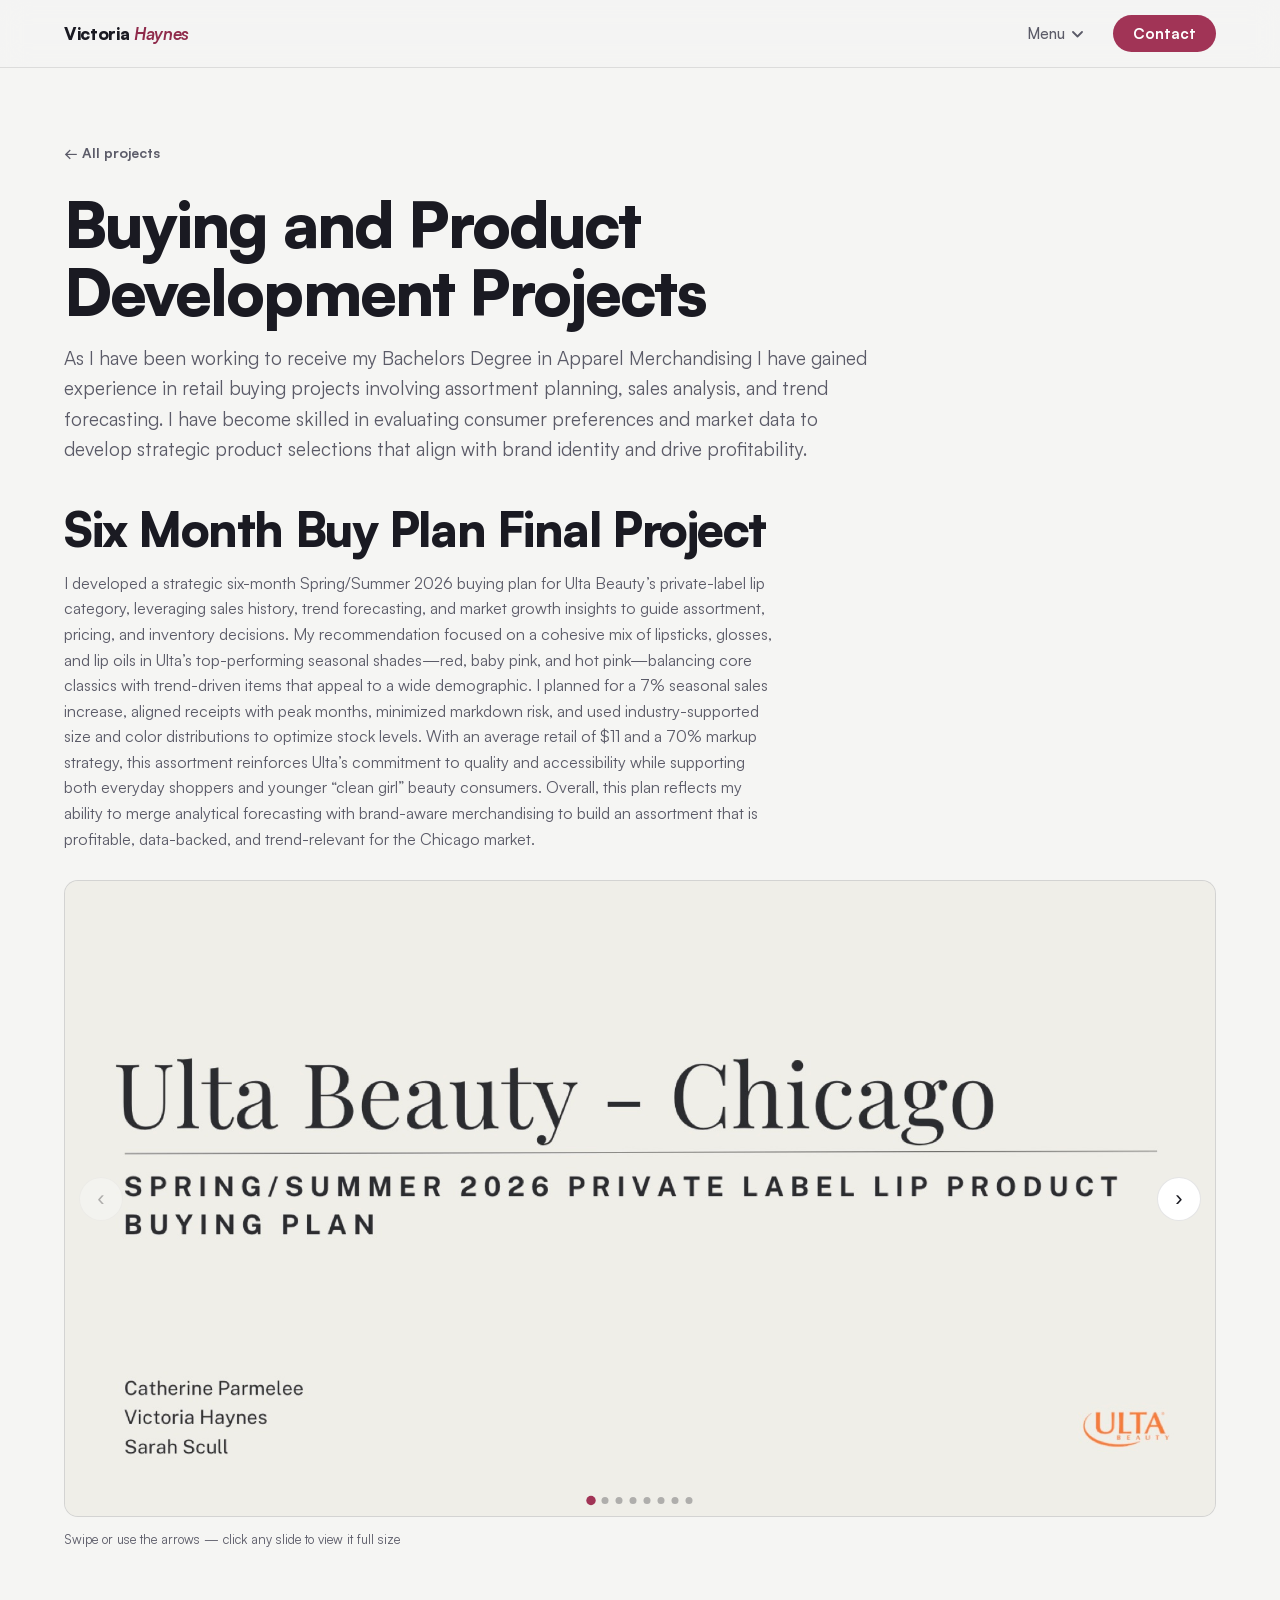
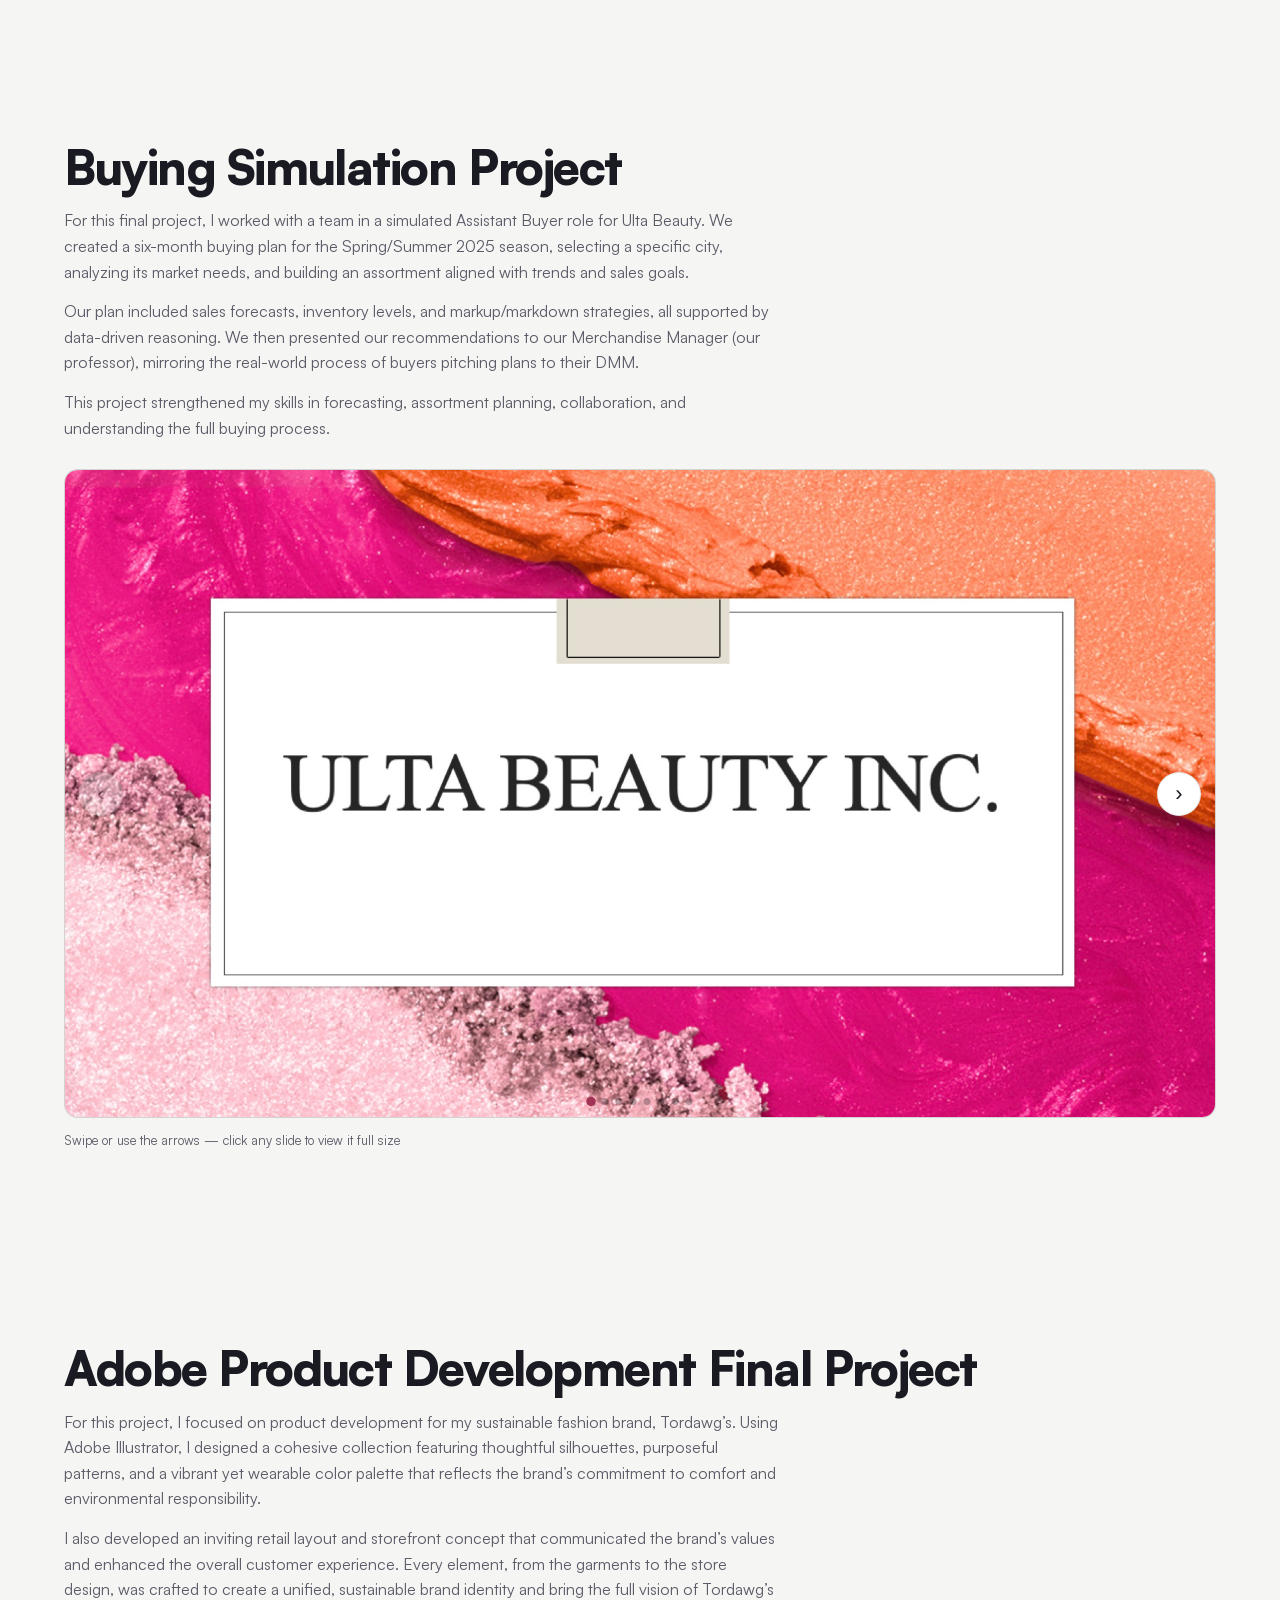
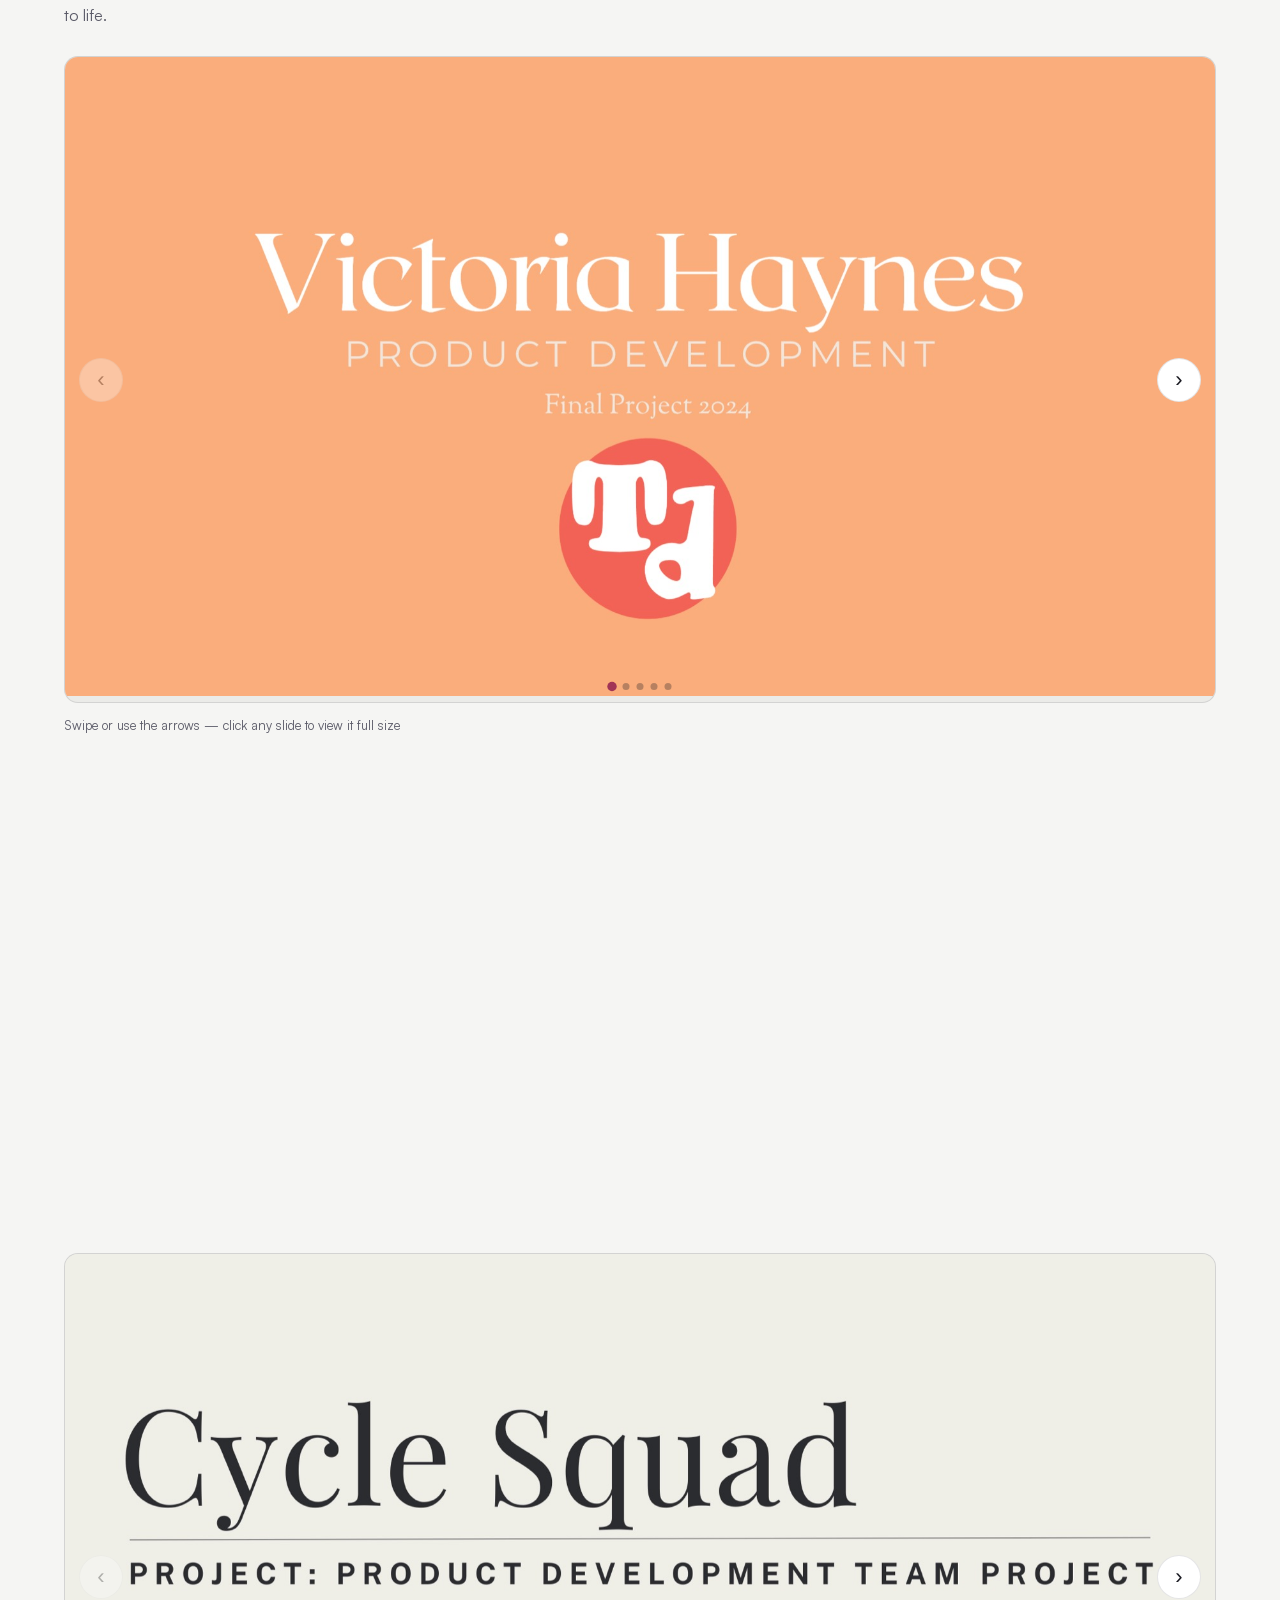
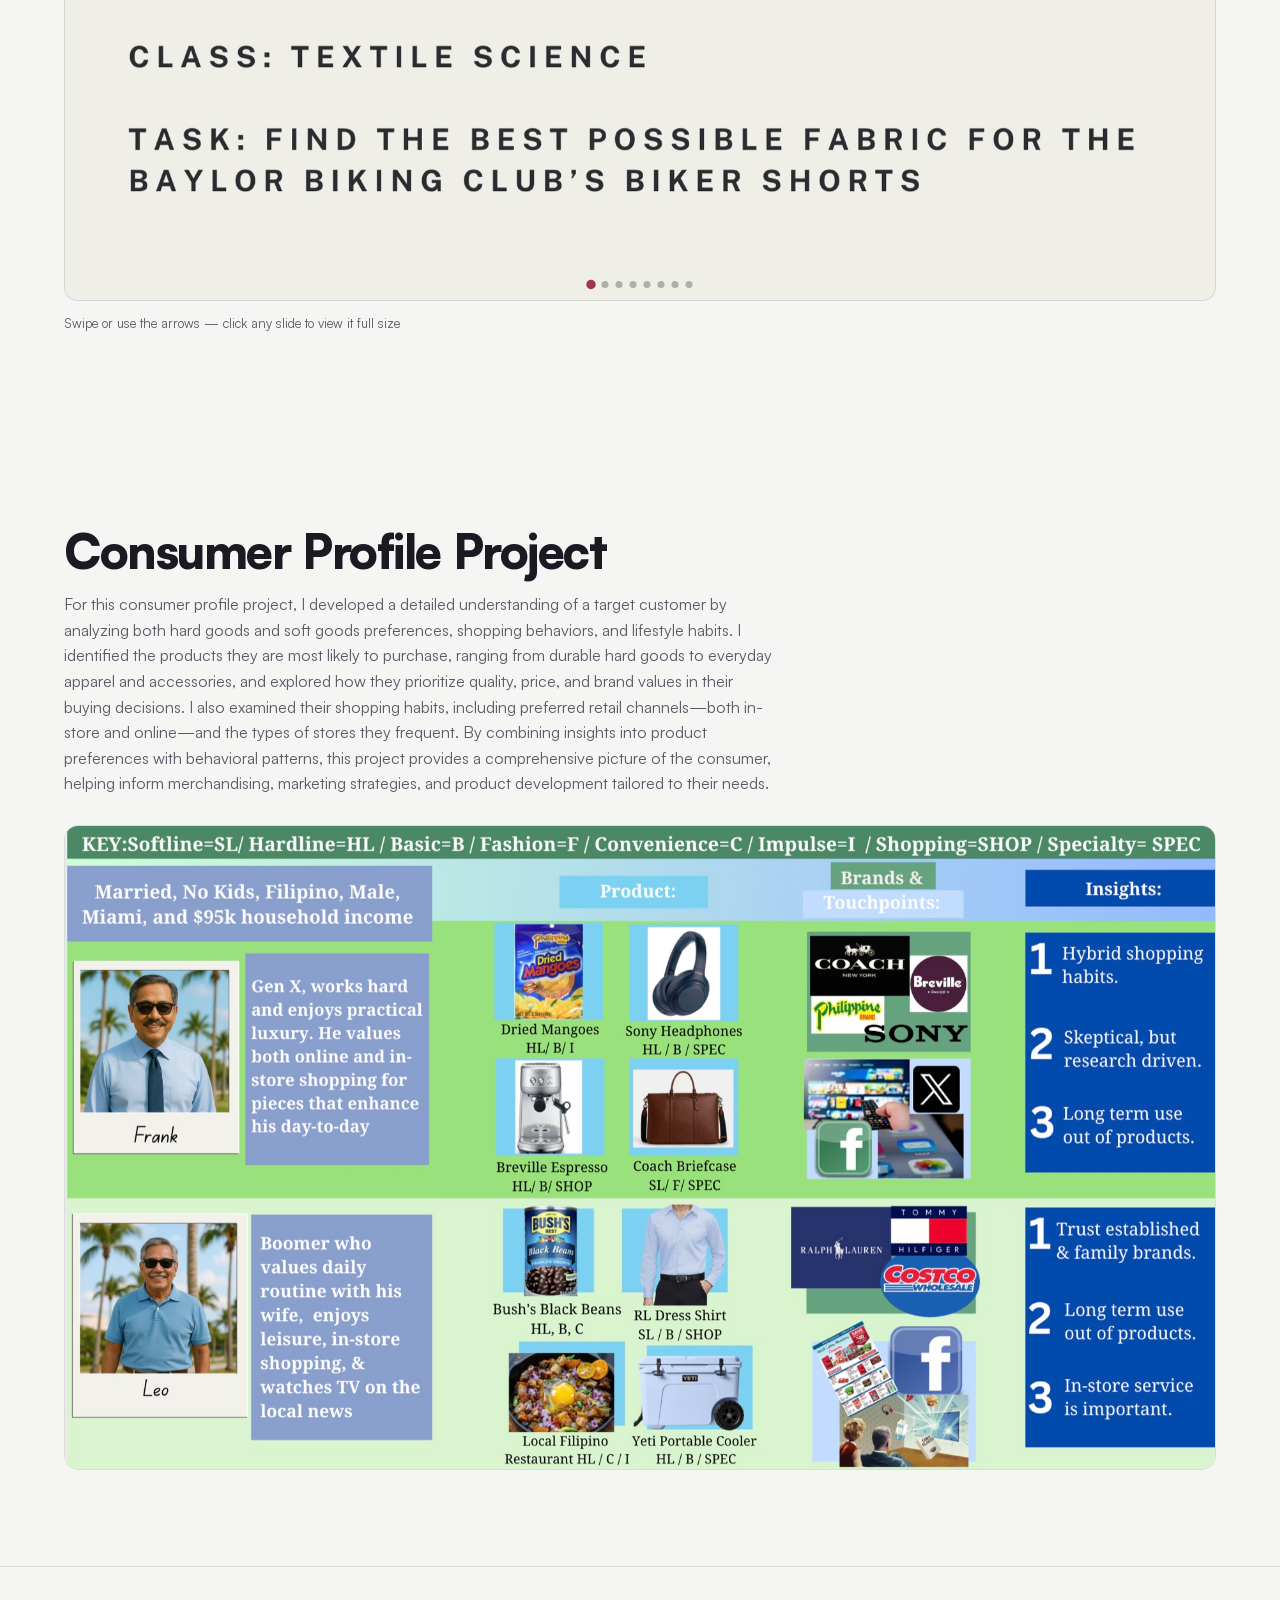
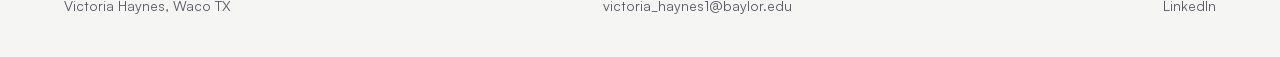
==== commit de27aa17: "Put the full Menu dropdown on every page The dropdown listing every tab only existed on the two home" ====
--- a/buying.html
+++ b/buying.html
@@ -18,8 +18,20 @@
       <svg width="22" height="16" viewBox="0 0 22 16" fill="none"><path d="M1 1h20M1 8h20M1 15h20" stroke="currentColor" stroke-width="2" stroke-linecap="round"/></svg>
     </button>
     <ul class="nav-links">
-      <li><a href="index.html" aria-current="page">The board</a></li>
-      <li><a href="resume.html">Resume</a></li>
+      <li class="menu-wrap">
+        <button class="menu-btn" aria-haspopup="true" aria-expanded="false">Menu <svg width="11" height="7" viewBox="0 0 11 7" fill="none" aria-hidden="true"><path d="M1 1l4.5 4.5L10 1" stroke="currentColor" stroke-width="1.8" stroke-linecap="round" stroke-linejoin="round"/></svg></button>
+        <div class="menu-drop" hidden>
+          <a href="index.html">The board</a>
+          <div class="menu-sep"></div>
+          <a href="merchandise.html">Chi Omega Merchandise</a>
+          <a href="buying.html" aria-current="page">Buying &amp; Product Development</a>
+          <a href="flats.html">Technical Flats &amp; Illustration</a>
+          <a href="photography.html">Photography</a>
+          <div class="menu-sep"></div>
+          <a href="resume.html">Resume</a>
+          <a href="contact.html">Contact</a>
+        </div>
+      </li>
       <li><a class="nav-cta" href="contact.html">Contact</a></li>
     </ul>
   </div>
